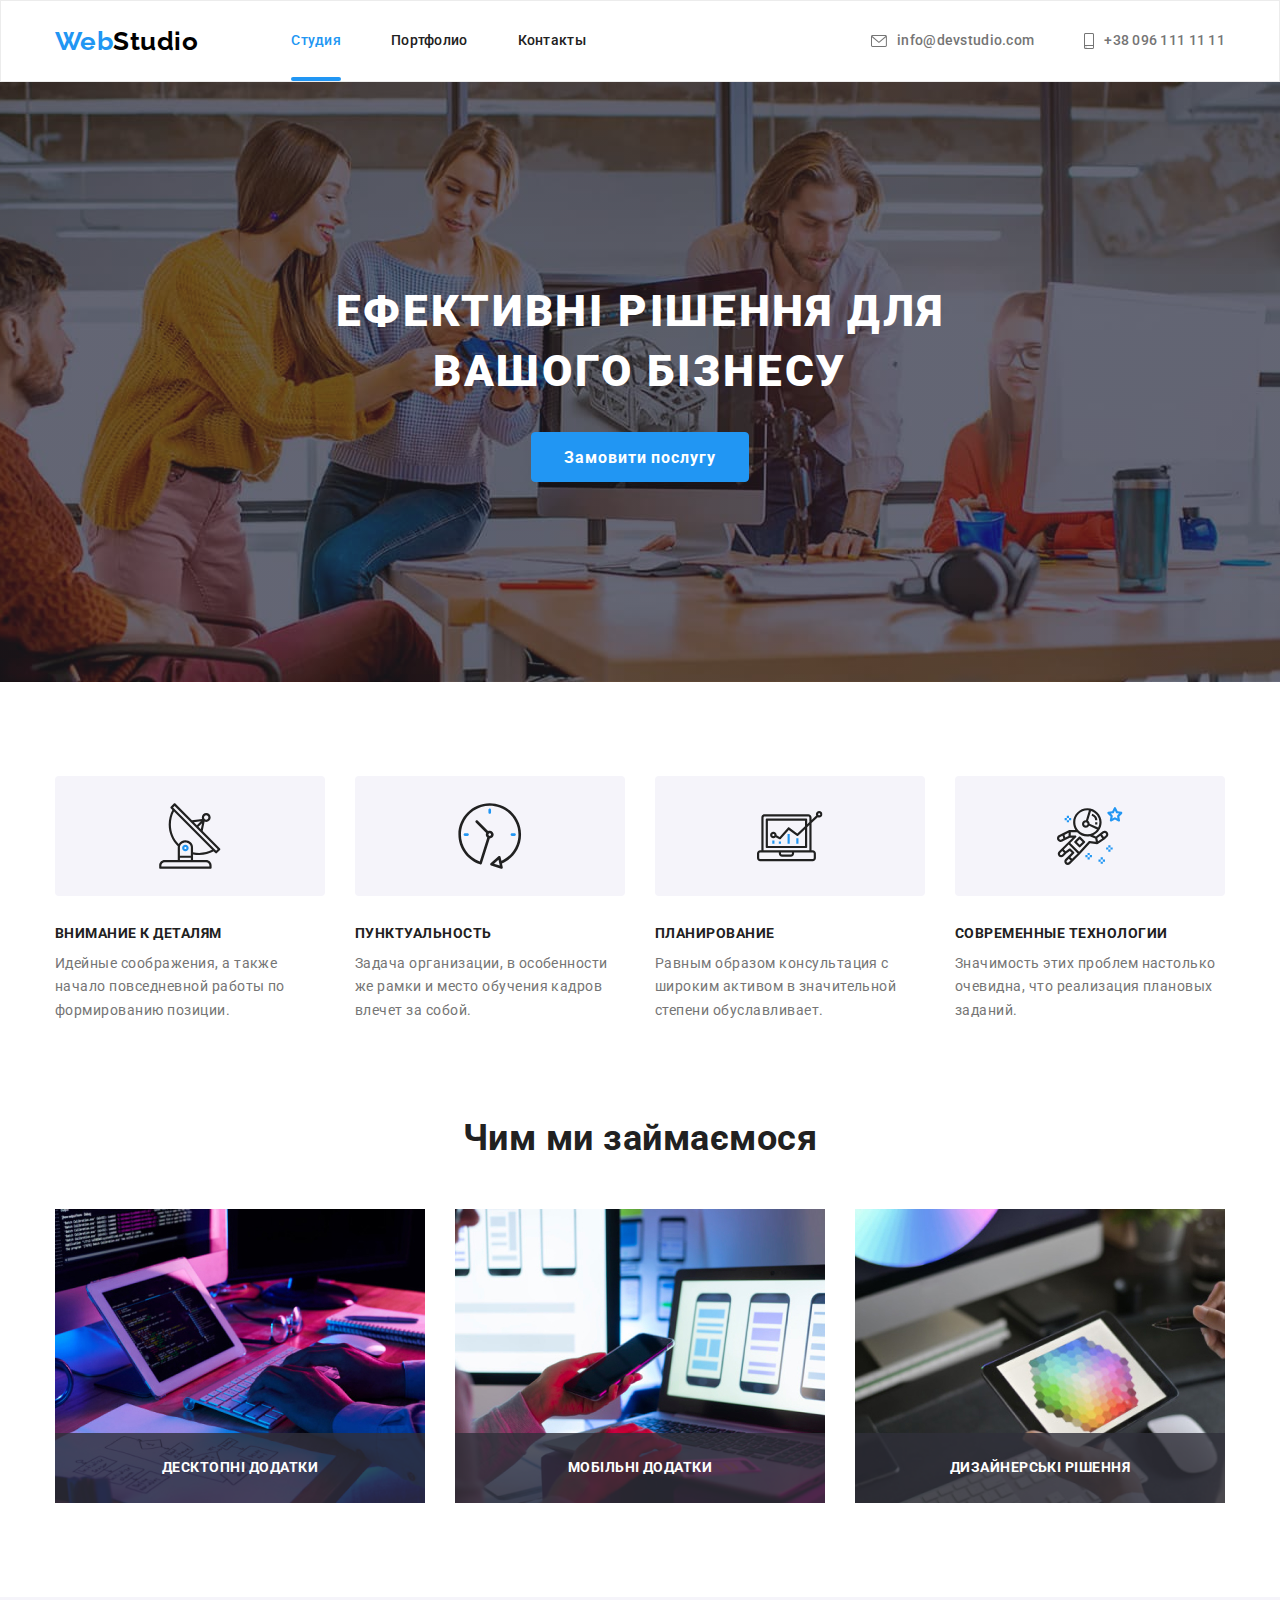
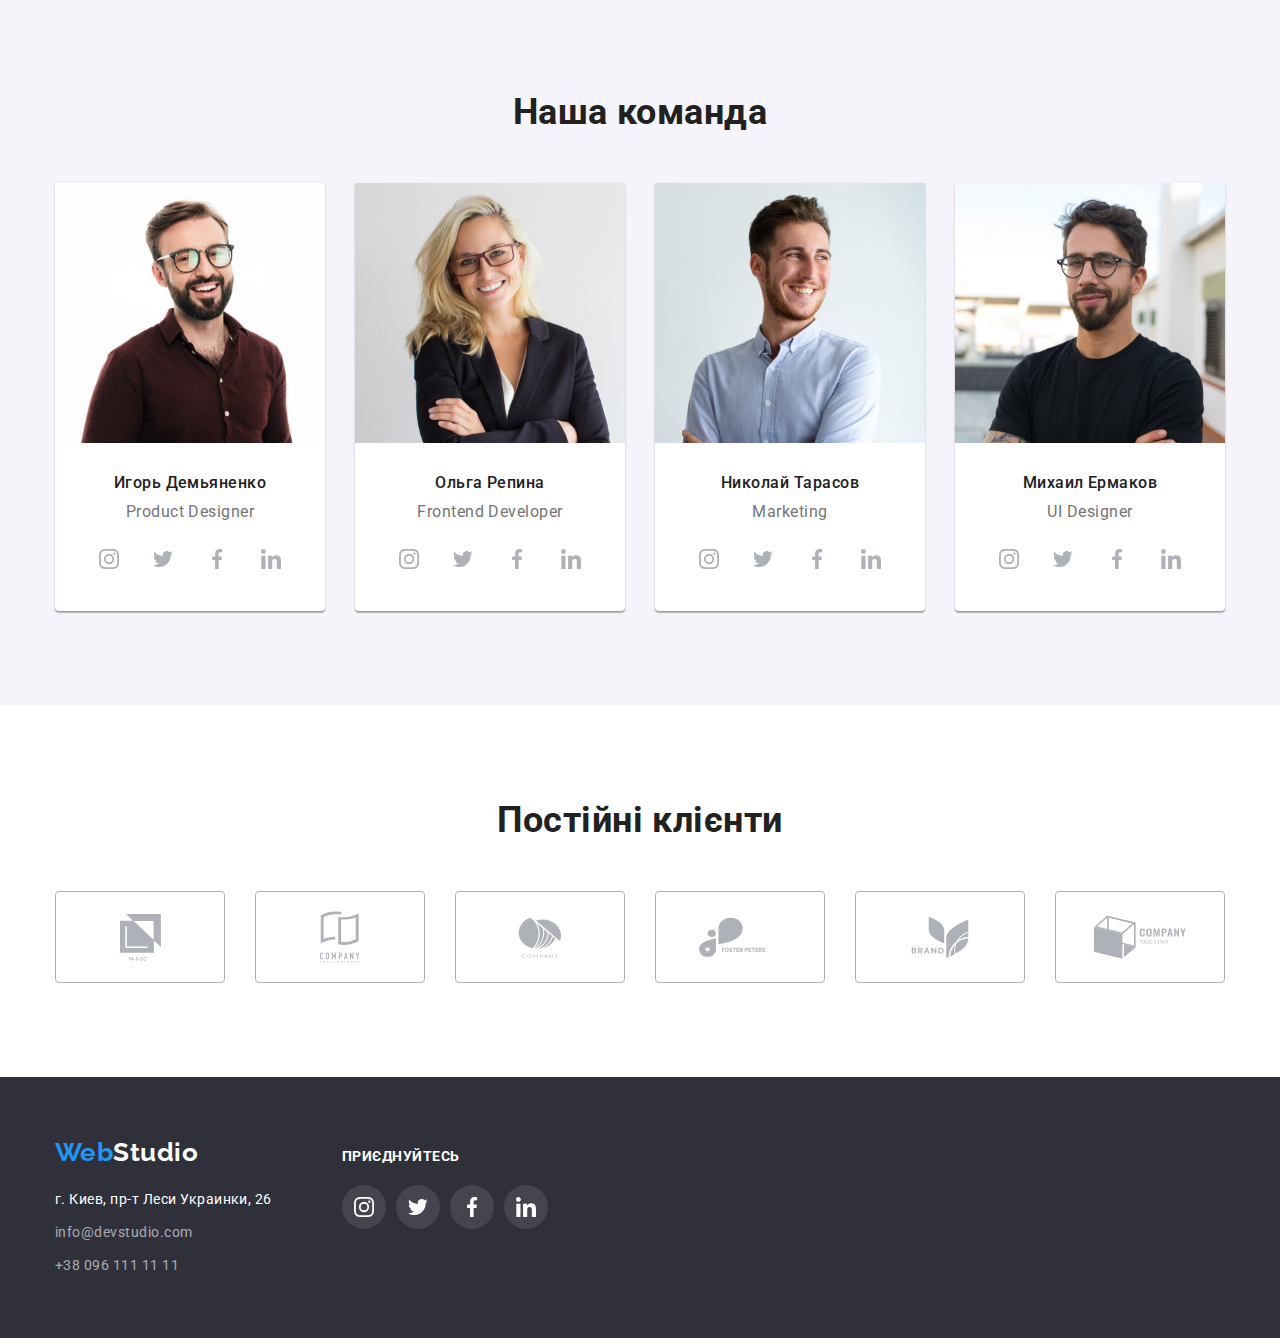
==== index.html @ f5f5075b "created new files" ====
<!DOCTYPE html>
<html lang="ru">
    
<head>
    <meta charset="UTF-8">
    <meta http-equiv="X-UA-Compatible" content="IE=edge">
    <meta name="viewport" content="width=device-width, initial-scale=1.0">
    <title>Sample</title>
    <link href="https://fonts.googleapis.com/css2?family=Raleway:wght@700&family=Roboto:wght@400;500;700;900&display=swap"
        rel="stylesheet">
    <link rel="stylesheet" href="https://cdnjs.cloudflare.com/ajax/libs/modern-normalize/1.1.0/modern-normalize.min.css">
    <link rel="stylesheet" href="./css/styles.css">
</head>
<!--body-->
<body>
    <!--Header-->
    <header class="header">
        <!--Navigation-->
        <div class="container head-nav">
                <nav class="nav">
                    <a class="logo" href="./index.html"><span class="logo-color">Web</span>Studio</a>
                    <ul class="nav-list list">
                        <li class="nav-content">
                            <a class="nav-item current" href="">Студия</a>
                        </li>
                        <li class="nav-content">
                            <a class="nav-item" href="./portfolio.html">Портфолио</a>
                        </li>
                        <li class="nav-content">
                            <a class="nav-item" href="">Контакты</a>
                        </li>
                    </ul>
                </nav>
                <ul class="contacts-list list">
                    <li class="contacts-item"><a class="contacts-mail" href="mailto:info@devstudio.com">
                        <svg class="mail-icon" width="16" height="12">
                            <use href="./images/symbol-defs.svg#icon-envelope"></use>
                        </svg>
                        info@devstudio.com</a></li>
                    <li class="contacts-item"><a class="contacts-tel" href="tel:+380961111111">
                        <svg class="tel-icon" width="10" height="16">
                            <use href="./images/symbol-defs.svg#icon-smartphone"></use>
                        </svg>
                        +38 096 111 11 11</a></li>
                </ul>
        </div>
    </header>
    <!--Main content-->
    <main>
        <!--Service order-->
            <section class="hero">
                <div class="overlay">
                    <div class="container">
                    <h1 class="title">Ефективні рішення для вашого бізнесу</h1>
                    <button data-modal-open class="order-button">Замовити послугу</button>
                    </div>
                </div>
                <div class="backdrop is-hidden" data-modal>
                    <div class="modal">
                        <div class="btn-box">
                            <button data-modal-close class="btn-close">
                                <svg width="11" height="11">
                                    <use href="./images/symbol-defs.svg#icon-close"></use>
                                </svg>
                            </button>
                        </div>
                    </div>
                </div>
            </section>
        <!--Company rules-->
        <section class="rules section">
            <div class="container">
                <h2 hidden>Company rules</h2>
                <ul class="rules-list list">
                    <li class="rules-item satelite">
                        <div class="box">
                            <svg class="satelite" width="65.5" height="70">
                                <use href="./images/symbol-defs.svg#icon-satelite"></use>
                            </svg>
                        </div>
                        <h3 class="rules-title">Внимание к деталям</h3>
                        <p class="rules-text">Идейные соображения, а также начало повседневной работы по формированию позиции.</p>
                    </li>
                    <li class="rules-item">
                        <div class="box">
                            <svg class="satelite" width="65.5" height="70">
                                <use href="./images/symbol-defs.svg#icon-clock"></use>
                            </svg>
                        </div>
                        <h3 class="rules-title">Пунктуальность</h3>
                        <p class="rules-text">Задача организации, в особенности же рамки и место обучения кадров влечет за собой.</p>
                    </li>
                    <li class="rules-item">
                        <div class="box">
                            <svg class="satelite" width="65.5" height="70">
                                <use href="./images/symbol-defs.svg#icon-laptop"></use>
                            </svg>
                        </div>
                        <h3 class="rules-title">Планирование</h3>
                        <p class="rules-text"> Равным образом консультация с широким активом в значительной степени обуславливает.</p>
                    </li>
                    <li class="rules-item">
                        <div class="box">
                            <svg class="satelite" width="65.5" height="70">
                                <use href="./images/symbol-defs.svg#icon-astronaut"></use>
                            </svg>
                        </div>
                        <h3 class="rules-title">Современные технологии</h3>
                        <p class="rules-text">Значимость этих проблем настолько очевидна, что реализация плановых заданий.</p>
                    </li>
                </ul>
            </div>
        </section>
        <section class="work">
            <div class="container">
                <h2 class="work-title">Чим ми займаємося</h2>
                <ul class="work-list list">
                    <li class="work-list-item"><img src="./images/picture1.jpg" alt="Приложения для ПК" width="370">
                        <div class="work-item">
                            <p class="work-item-title">Десктопні додатки</p>
                        </div>
                    </li>
                    <li class="work-list-item"><img src="./images/picture2.jpg" alt="Приложения для мобильных телефонов" width="370">
                        <div class="work-item">
                            <p class="work-item-title">Мобільні додатки</p>
                        </div>
                    </li>
                    <li class="work-list-item"><img src="./images/picture3.jpg" alt="Приложения для планшетов" width="370">
                        <div class="work-item">
                            <p class="work-item-title">Дизайнерські рішення</p>
                        </div>
                    </li>
                </ul>
            </div>
        </section>
                <!--Team-->
        <section class="section team">
            <div class="container">
                <h2 class="team-title">Наша команда</h2>
                <ul class="team-list list">
                    <li class="team-list-item"><img src="./images/person1.jpg" alt="Парень в очках" width="270">
                        <h3 class="team-list-title">Игорь Демьяненко</h3>
                        <p lang="en" class="team-list-text">Product Designer</p>
                        <ul class="net-list list">
                            <li class="net-item"><a class="net-link" href="">
                                <svg class="net-icon" width="20" height="20">
                                    <use href="./images/symbol-defs.svg#icon-instagram"></use>
                                </svg>
                            </a></li>
                            <li class="net-item"><a class="net-link" href="">
                                <svg class="net-icon" width="20" height="20">
                                    <use href="./images/symbol-defs.svg#icon-Twitter"></use>
                                </svg>
                                </a></li>
                            <li class="net-item"><a class="net-link" href="">
                                <svg class="net-icon" width="20" height="20">
                                    <use href="./images/symbol-defs.svg#icon-facebook"></use>
                                </svg>
                                </a></li>
                            <li class="net-item"><a class="net-link" href="">
                                <svg class="net-icon" width="20" height="20">
                                    <use href="./images/symbol-defs.svg#icon-linkedin"></use>
                                </svg>
                                </a></li>
                        </ul>
                    </li>
                    <li class="team-list-item"><img src="./images/person2.jpg" alt="Девушка в очках." width="270">
                        <h3 class="team-list-title">Ольга Репина</h3>
                        <p lang="en" class="team-list-text">Frontend Developer</p>
                        <ul class="net-list list">
                            <li class="net-item"><a class="net-link" href="">
                                <svg class="net-icon" width="20" height="20">
                                    <use href="./images/symbol-defs.svg#icon-instagram"></use>
                                </svg>
                                </a></li>
                            <li class="net-item"><a class="net-link" href="">
                                <svg class="net-icon" width="20" height="20">
                                    <use href="./images/symbol-defs.svg#icon-Twitter"></use>
                                </svg>
                                </a></li>
                            <li class="net-item"><a class="net-link" href="">
                                <svg class="net-icon" width="20" height="20">
                                    <use href="./images/symbol-defs.svg#icon-facebook"></use>
                                </svg>
                                </a></li>
                            <li class="net-item"><a class="net-link" href="">
                                <svg class="net-icon" width="20" height="20">
                                    <use href="./images/symbol-defs.svg#icon-linkedin"></use>
                                </svg>
                                </a></li>
                        </ul>
                    </li>
                    <li class="team-list-item"><img src="./images/person3.jpg" alt="Парень улыбается" width="270">
                        <h3 class="team-list-title">Николай Тарасов</h3>
                        <p lang="en" class="team-list-text">Marketing</p>
                        <ul class="net-list list">
                            <li class="net-item"><a class="net-link" href="">
                                <svg class="net-icon" width="20" height="20">
                                    <use href="./images/symbol-defs.svg#icon-instagram"></use>
                                </svg>
                                </a></li>
                            <li class="net-item"><a class="net-link" href="">
                                <svg class="net-icon" width="20" height="20">
                                    <use href="./images/symbol-defs.svg#icon-Twitter"></use>
                                </svg>
                                </a></li>
                            <li class="net-item"><a class="net-link" href="">
                                <svg class="net-icon" width="20" height="20">
                                    <use href="./images/symbol-defs.svg#icon-facebook"></use>
                                </svg>
                                </a></li>
                            <li class="net-item"><a class="net-link" href="">
                                <svg class="net-icon" width="20" height="20">
                                    <use href="./images/symbol-defs.svg#icon-linkedin"></use>
                                </svg>
                                </a></li>
                        </ul>
                    </li>
                    <li class="team-list-item"><img src="./images/person4.jpg" alt="Парень в очках" width="270">
                        <h3 class="team-list-title">Михаил Ермаков</h3>
                        <p lang="en" class="team-list-text">UI Designer</p>
                        <ul class="net-list list">
                            <li class="net-item"><a class="net-link" href="">
                                <svg class="net-icon" width="20" height="20">
                                    <use href="./images/symbol-defs.svg#icon-instagram"></use>
                                </svg>
                                </a></li>
                            <li class="net-item"><a class="net-link" href="">
                                <svg class="net-icon" width="20" height="20">
                                    <use href="./images/symbol-defs.svg#icon-Twitter"></use>
                                </svg>
                                </a></li>
                            <li class="net-item"><a class="net-link" href="">
                                <svg class="net-icon" width="20" height="20">
                                    <use href="./images/symbol-defs.svg#icon-facebook"></use>
                                </svg>
                                </a></li>
                            <li class="net-item"><a class="net-link" href="">
                                <svg class="net-icon" width="20" height="20">
                                    <use href="./images/symbol-defs.svg#icon-linkedin"></use>
                                </svg>
                                </a></li>
                        </ul>
                    </li>
                </ul>
            </div>
        </section> 
        <section class="clients section">
            <div class="container">
                <h2 class="clients-title">Постійні клієнти</h2>
                <ul class="clients-list  list">
                    <li class="clients-item"><a class="clients-link" href="">
                        <svg class="clients-icon" width="41" height="47">
                            <use href="./images/symbol-defs.svg#icon-comp1"></use>
                        </svg>
                    </a></li>
                    <li class="clients-item"><a class="clients-link" href="">
                        <svg class="clients-icon" width="40" height="52">
                            <use href="./images/symbol-defs.svg#icon-comp2" width="40" height="52"></use>
                        </svg>
                    </a></li>
                    <li class="clients-item"><a class="clients-link" href="">
                        <svg class="clients-icon" width="43.5" height="41.2">
                            <use href="./images/symbol-defs.svg#icon-comp3"></use>
                        </svg>
                    </a></li>
                    <li class="clients-item"><a class="clients-link" href="">
                        <svg class="clients-icon" width="84.5" height="40.5">
                            <use href="./images/symbol-defs.svg#icon-comp4"></use>
                        </svg>
                    </a></li>
                    <li class="clients-item"><a class="clients-link" href="">
                        <svg class="clients-icon" width="62.5" height="42.5">
                            <use href="./images/symbol-defs.svg#icon-comp5"></use>
                        </svg>
                    </a></li>
                    <li class="clients-item"><a class="clients-link" href="">
                        <svg class="clients-icon" width="94" height="44">
                            <use href="./images/symbol-defs.svg#icon-comp6"></use>
                        </svg>
                    </a></li>
                </ul>
            </div>
        </section>
    </main>
    <!--Footer-->
    <footer class="footer">
        <div class="container">
            <div class="general">
                <div class="first">
                <a class="footer-logo" href=""><span class="logo-color">Web</span>Studio</a>
                <address class="address">
                    <ul class="address-list list">
                        <li class="footer-item"><a class="location"
                            href="https://www.google.com/maps/d/viewer?mid=10uSM3H-mIU3GznYo2szRIEphczw&hl=en_US&ll=50.42732700000001%2C30.538092&z=17"
                            target="_blank" rel="noopener noreferrer">г. Киев, пр-т Леси Украинки, 26</a>
                        </li>
                        <li class="footer-item">
                            <a class="mail" href="mailto:info@devstudio.com">info@devstudio.com</a>
                        </li>
                        <li class="footer-item">
                            <a class="tel" href="tel:+380961111111">+38 096 111 11 11</a>
                        </li>
                    </ul>
                </address>
                </div>
                <div class="social">
                    <p class="soc-text">
                        приєднуйтесь
                    </p>
                    <ul class="net-list list foot">
                        <li class="net-item"><a class="net-link soc" href="">
                                <svg class="net-icon icon" width="20" height="20">
                                    <use href="./images/symbol-defs.svg#icon-instagram"></use>
                                </svg>
                            </a></li>
                        <li class="net-item"><a class="net-link soc" href="">
                                <svg class="net-icon icon" width="20" height="20">
                                    <use href="./images/symbol-defs.svg#icon-Twitter"></use>
                                </svg>
                                </a></li>
                        <li class="net-item"><a class="net-link soc" href="">
                                <svg class="net-icon icon" width="20" height="20">
                                    <use href="./images/symbol-defs.svg#icon-facebook"></use>
                                </svg>
                                </a></li>
                        <li class="net-item"><a class="net-link soc" href="">
                                <svg class="net-icon icon" width="20" height="20">
                                    <use href="./images/symbol-defs.svg#icon-linkedin"></use>
                                </svg>
                                </a></li>
                    </ul>
                </div>
            </div>
        </div>
    </footer>
    <script>
         const refs = {
                openModalBtn: document.querySelector("[data-modal-open]"),
                closeModalBtn: document.querySelector("[data-modal-close]"),
                modal: document.querySelector("[data-modal]"),
            };

            refs.openModalBtn.addEventListener("click", toggleModal);
            refs.closeModalBtn.addEventListener("click", toggleModal);

            function toggleModal() {
                refs.modal.classList.toggle("is-hidden");
            }
    </script>
</body>

</html>
---- css/styles.css ----
:root {
    --primary-text-color: #212121;
    --secondary-text-color:#757575;
    --special-text-color:#2196F3;
    --nav-bg-color: #fff;
    --main-bg-color:#fff;
    --special-bg-color:#2F303A;
    --basic-animation: 250ms cubic-bezier(0.4, 0, 0.2, 1);
}
/* body */
h1, h2, h3, h4, h5, h6, p {
    margin: 0px;
    padding: 0px;
}
body {
    color: var(--primary-text-color);
    background-color: var(--main-bg-color);
    font-family: 'Roboto', sans-serif;
    font-style: normal;
    letter-spacing: 0.03em;
}
.container {
    width: 1200px;
    padding-left: 15px;
    padding-right: 15px;
    margin-left: auto;
    margin-right: auto;
    /* outline: 2px solid tomato; */
}
/* header */
.header {
    background-color: var(--nav-bg-color);
    border: 1px solid #ECECEC;
}
.nav,
.head-nav {
    display: flex;
    align-items: center;
    justify-content: space-between;
}   
.logo {
    display: inline-block;
    margin-right: 93px;

    color:#000000;
    text-decoration: none;
    font-family: 'Raleway';
    font-weight: 700;
    font-size: 26px;
    line-height: 1.19;
}
.logo-color {
    color: var(--special-text-color)
}
.nav-list {
    display: flex;
}
.nav-content:not(:last-child) {
    margin-right: 50px;
}
/* Common for all lists */
.list {
    margin: 0px;
    padding: 0px;
    list-style: none;
}
.nav-item {
    transition: color var(--basic-animation);

    display: block;
    padding-top: 32px;
    padding-bottom: 32px;
    
    color: var(--primary-text-color);
    text-decoration: none;
    font-weight: 500;
    font-size: 14px;
    line-height: 1.14;
    letter-spacing: 0.02em;
}
.nav-item:hover,
.nav-item:focus {
    color: var(--special-text-color);
}
.nav .nav-item.current {
    color: var(--special-text-color)
}
.nav-content {
    position: relative;
}
.current::after {
   content: "";
   position: absolute;
   left:0;
   bottom:0;

   width: 100%;
   height: 4px;
   
   background-color: var(--special-text-color);
   border-radius: 2px;
   /* transition: transform var(--basic-animation);
   transform: rotateY(0deg); */
}
/* .current:hover::after,
.current:focus::after
{
transform: rotateY(120deg);
} */
.contacts-list {
    display: flex;
}
.contacts-item:not(:last-child) {
margin-right: 50px;
}
.mail-icon,
.tel-icon {
    fill: var(--secondary-text-color);
    margin-right: 10px;
    transition: fill var(--basic-animation);
}
.contacts-mail,
.contacts-tel {
    transition-property: color;
    transition-duration: 250ms;
    transition-timing-function: cubic-bezier(0.4, 0, 0.2, 1);

    display: flex;
    justify-content: center;
    align-items: center;
    padding-top: 32px;
    padding-bottom: 32px;

    color: var(--secondary-text-color);
    text-decoration: none;
    font-weight: 500;
    font-size: 14px;
    line-height: 1.14;
    letter-spacing: 0.02em;
}
.contacts-mail:hover,
.contacts-mail:focus {
    color: var(--special-text-color);
}
.contacts-mail:hover .mail-icon,
.contacts-mail:focus .mail-icon{
    fill: var(--special-text-color);
}
.contacts-tel:hover,
.contacts-tel:focus {
    color: var(--special-text-color);
}
.contacts-tel:hover .tel-icon,
.contacts-tel:focus .tel-icon {
    fill: var(--special-text-color);
}
/* Common fo all sections */
.section {
    padding-top: 94px;
    padding-bottom: 94px;
}
/* service order */
.hero {
    background-color: var(--special-bg-color);
    padding-top: 200px;
    padding-bottom: 200px;
    text-align: center;
/* added backgroung photo */
    max-width: 1600px;
    margin-left: auto;
    margin-right: auto;
    background-image: linear-gradient(rgba(47, 48, 58, 0.4), rgba(47, 48, 58, 0.4)), url(../images/hero-image.jpg);
    background-repeat: no-repeat;
    background-position: center;
    background-size: cover;
}
/* adding backdrop */
.backdrop {
    position: fixed;
    top: 0;
    left: 0;
    z-index: 10;

    width: 100%;
    height: 100%;

    background-color: rgba(0, 0, 0, 0.2);

    /* adding animation for backdrop */
    opacity: 1;
    transition: opacity var(--basic-animation);
}
.backdrop.is-hidden {
    opacity: 0;
    visibility: hidden;
    pointer-events: none;
}
/* modal window closed condition */
.backdrop.is-hidden .modal {
transform: rotate(90deg);
}
/* modal window opened condition */
.modal {
    position: absolute;
    top: 50%;
    left: 50%;
    transform: translate(-50%, -50%) rotate(0deg);
    transition: transform var(--basic-animation);

    min-width: 528px;
    min-height: 581px;
    padding: 8px;
    
    background-color: var(--main-bg-color);
    box-shadow: 0px 1px 3px rgba(0, 0, 0, 0.12), 0px 1px 1px rgba(0, 0, 0, 0.14), 0px 2px 1px rgba(0, 0, 0, 0.2);
    border-radius: 4px;
}
.btn-box {
    position: relative;
}
.btn-close {
    position: absolute;
    top: 0;
    right: 0;

    display: flex;
    justify-content: center;
    align-items: center;
    width: 30px;
    height: 30px;
    padding: 10px;

    cursor: pointer;

    border: 1px solid rgba(0, 0, 0, 0.1);
    border-radius: 50%;
    background-color: var(--main-bg-color);
}
.title {
    display: inline-block;
    margin-bottom: 30px;
    width: 696px;
    
    color: var(--main-bg-color);
    font-weight: 900;
    font-size: 44px;
    line-height: 1.36;
    letter-spacing: 0.06em;
    text-transform: uppercase;
}
.order-button {
    display: block;
    min-width: 216px;
    height: 50px;
    border: 1px solid;
    border-color: var(--special-text-color);
    border-radius: 4px;
    padding: 10px 32px;
    margin-right: auto;
    margin-left: auto;

    color: #ffffff;
    background-color: var(--special-text-color);
    cursor: pointer;
    font-weight: 700;
    font-size: 16px;
    line-height: 1.87;
         
    letter-spacing: 0.06em;
}
/* Company rules */
.rules-list {
    display: flex;
}
.rules-item:not(:last-child) {
    margin-right: 30px;
}
.box {
    display: flex;
    justify-content: center;
    align-items: center;
    width: 270px;
    height: 120px;
    background: #F5F4FA;
    border-radius: 4px;
    gap: 30px;
    margin-bottom: 30px;
}
.rules-item {
    width: 270px;
}
.rules-title {
    margin-bottom: 10px;
    
    color: var(--primary-text-color);
    font-weight: 700;
    font-size: 14px;
    line-height: 1.14;
    text-transform: uppercase;
}
.rules-text {
    color: var(--secondary-text-color);
    font-weight: 400;
    font-size: 14px;
    line-height: 1.7;   
}
.work-list {
    display: flex;   
}
.work {
    padding-bottom: 94px;
}
.work-list-item:not(:last-child) {
    margin-right: 30px;
}
.work-list-item {
    position: relative;
}
.work-item {
    position: absolute;
    bottom: 0;

    display: flex;
    justify-content: center;
    align-items: center;
    width: 370px;
    height: 70px;

    background-color: rgba(47, 48, 58, 0.8);
}
.work-item-title {
    color: #FFFFFF;
    font-weight: 700;
    font-size: 14px;
    line-height: 1.14;
    text-transform: uppercase;
}
.work-title,
.team-title {
    margin-bottom: 50px;
    
    font-weight: 700;
    font-size: 36px;
    line-height: 1.17;
    text-align: center;
    text-align: center;
}
/* Team */
.team-list {
    display: flex;
}
.team {
    background-color: #F5F4FA;
}
.team-list-item {
    width: 270px;
    box-shadow: 0px 1px 3px rgba(0, 0, 0, 0.12), 0px 1px 1px rgba(0, 0, 0, 0.14), 0px 2px 1px rgba(0, 0, 0, 0.2);
    border-radius: 0px 0px 4px 4px;

    background-color: #ffffff;
}
.team-list-item:not(:last-child) {
margin-right: 30px;
}
.team-list-title {
    padding-top: 30px;
    margin-bottom: 10px;
    
    color: var(--primary-text-color);
    font-weight: 500;
    font-size: 16px;
    line-height: 1.19;
    text-align: center;
}
.team-list-text {
    margin-bottom: 16px;
    
    color: var(--secondary-text-color);
    font-weight: 400;
    font-size: 16px;
    line-height: 1.19;
    text-align: center;
}
.net-list {
    display: flex;
    justify-content: center;
    padding: 0;
    gap: 10px;
    padding-bottom: 30px;

}
.net-link {
    transition: background-color var(--basic-animation);

    display: flex;
    justify-content: center;
    align-items: center;
    width: 44px;
    height: 44px;
    border-radius: 50%;
    background-color:transparent;
}
.net-link:hover,
.net-link:focus {
    background-color: var(--special-text-color);
}
.net-link:hover .net-icon,
.net-link:focus .net-icon {
    fill: var(--main-bg-color);
}

.net-icon {
    transition: fill var(--basic-animation);

    fill: #AFB1B8;
}
/* Clients */
.clients-title {
    color: var(--primary-text-color);
    font-weight: 700;
    font-size: 36px;
    line-height: 1.17;
    text-align: center;
    margin-bottom: 50px;
}
.clients-list {
    display: flex;
    justify-content: center;
    gap: 30px;
    padding: 0;
}
.clients-link {
    transition: border-color var(--basic-animation);

    display: flex;
    justify-content: center;
    align-items: center;
    width: 170px;
    height: 92px;
    border: 1px solid #AFB1B8;
    border-radius: 4px;
}
.clients-icon {
    transition: fill var(--basic-animation);

    fill: #AFB1B8;
}
.clients-link:hover,
.clients-link:focus {
    border-color: var(--special-text-color);
}
.clients-link:hover .clients-icon,
.clients-link:focus .clients-icon {
    fill: var(--special-text-color)
}

/* -----------------footer----------------- */
.footer {
    background-color: var(--special-bg-color);
    padding-top: 60px;
    padding-bottom: 60px;
}
.general {
    display: flex;
}
.first {
    display: inline-block;
    margin: 0;
    padding: 0;
}
.social {
    display: inline-block;
    margin-left: 70px;
    padding-top: 12px;
}
.soc-text {
    margin-bottom: 20px;

    color: var(--main-bg-color);
    font-weight: 700;
    font-size: 14px;
    line-height: 1.14;
    text-transform: uppercase;
}
.soc {
background: rgba(255, 255, 255, 0.1);
}
.icon {
    fill: var(--main-bg-color)
}
.footer-logo {
    display: inline-block;
    margin-bottom: 20px;
    
    color: #ffffff;
    text-decoration: none;
    font-family: 'Raleway';
    font-style: normal;
    font-weight: 700;
    font-size: 26px;
    line-height: 1.19;
}
.address-list {
    padding: 0;
}
.foot {
    padding: 0;
}
.location {
    transition: color var(--basic-animation);

    display: inline-block;
    
    color: #FFFFFF;
    text-decoration: none;
    font-family: 'Roboto';
    font-style: normal;
    font-weight: 400;
    font-size: 14px;
    line-height: 1.7;
}
.footer-item:not(:last-child) {
    margin-bottom: 9px;
}
.location:hover,
.location:focus {
    color: var(--special-text-color);
}
.mail,
.tel {
    transition: color var(--basic-animation);

    display: inline-block;

    color: rgba(255, 255, 255, 0.6);
    text-decoration: none;
    font-family: 'Roboto';
    font-style: normal;
    font-weight: 400;
    font-size: 14px;
    line-height: 1.7;
}
.mail:hover,
.mail:focus {
    color: var(--special-text-color);
}
.tel:hover,
.tel:focus {
    color: var(--special-text-color)
}

/* ----------------PORTFOLIO---------------- */

.btn-list {
    display: flex;
    justify-content: center;
    margin-bottom: 50px;
}
.btn-item {
    text-align: center;
    align-items: center;
}
.btn-item:not(:last-child) {
    margin-right: 8px;
}
.btn {
    transition: color var(--basic-animation), 
    background-color var(--basic-animation),
    box-shadow var(--basic-animation);

    border-radius: 4px;
    border-color: transparent;
    padding: 6px 22px;

    color: var(--primary-text-color);
    background-color: #F5F4FA;
    cursor: pointer;
    font-family: 'Roboto';
    font-style: normal;
    font-weight: 500;
    font-size: 16px;
    line-height: 1.6;    
}
.btn:hover,
.btn:focus {
    color: #FFFFFF;
    background-color: var(--special-text-color);
    box-shadow: 0px 3px 1px rgba(0, 0, 0, 0.1), 0px 1px 2px rgba(0, 0, 0, 0.08), 0px 2px 2px rgba(0, 0, 0, 0.12);
}
.images {
    display: flex;
    flex-wrap: wrap;
}
.images-item {
    margin-right: 30px;
    margin-bottom: 30px;
    width: 370px;
    
    background-color: #FFFFFF;
}
.images-item:nth-child(3n) {
    margin-right: 0px;
}
.images-item:nth-last-child(-n+3) {
    margin-bottom: 0px;
}
.pre-photo {
    position: relative;
    overflow: hidden;
}
.pre-photo::before {
    display: inline-block;
    position: absolute;
    content: "";
    width: 100%;
    height: 100%;
    background-color: rgba(33, 150, 243, 0.9);

    opacity: 0;
    transform: translateY(100%);
    transition: opacity var(--basic-animation),
    transform var(--basic-animation);
}
.text {
    display: inline-block;
    position: absolute;
    padding: 63px 24px;

    opacity: 0;
    transform: translateY(100%);
    transition: opacity var(--basic-animation),
    transform var(--basic-animation);
    
    font-weight: 400;
    font-size: 18px;
    line-height: 1.55;
        
    color: #FFFFFF;
}
.images-link {
    transition: box-shadow var(--basic-animation);

    display: block;
    text-decoration: none;
}
.images-link:hover,
.images-link:focus {
    box-shadow: 0px 1px 1px rgba(0, 0, 0, 0.12), 0px 4px 4px rgba(0, 0, 0, 0.06), 1px 4px 6px rgba(0, 0, 0, 0.16);
}
.images-link:hover ::before,
.images-link:focus ::before {
    opacity: 1;
    transform: translateY(0%);
}
.images-link:hover .text,
.images-link:focus .text {
    opacity: 1;
    transform: translateY(0%);
}
.images-title {
    margin-bottom: 4px;
    
    color: var(--primary-text-color);
    font-family: 'Roboto';
    font-style: normal;
    font-weight: 700;
    font-size: 18px;
    line-height: 2;
    letter-spacing: 0.06em;
}
.images-text {

    color: var(--secondary-text-color);
    font-family: 'Roboto';
    font-style: normal;
    font-weight: 400;
    font-size: 16px;
    line-height: 1.9;
}
.frame {
    border: 1px solid #eeeeee;
    border-top: none;
    padding: 20px 24px;
}
img {
    display: block;
    max-width: 100%;
    height: auto;
}
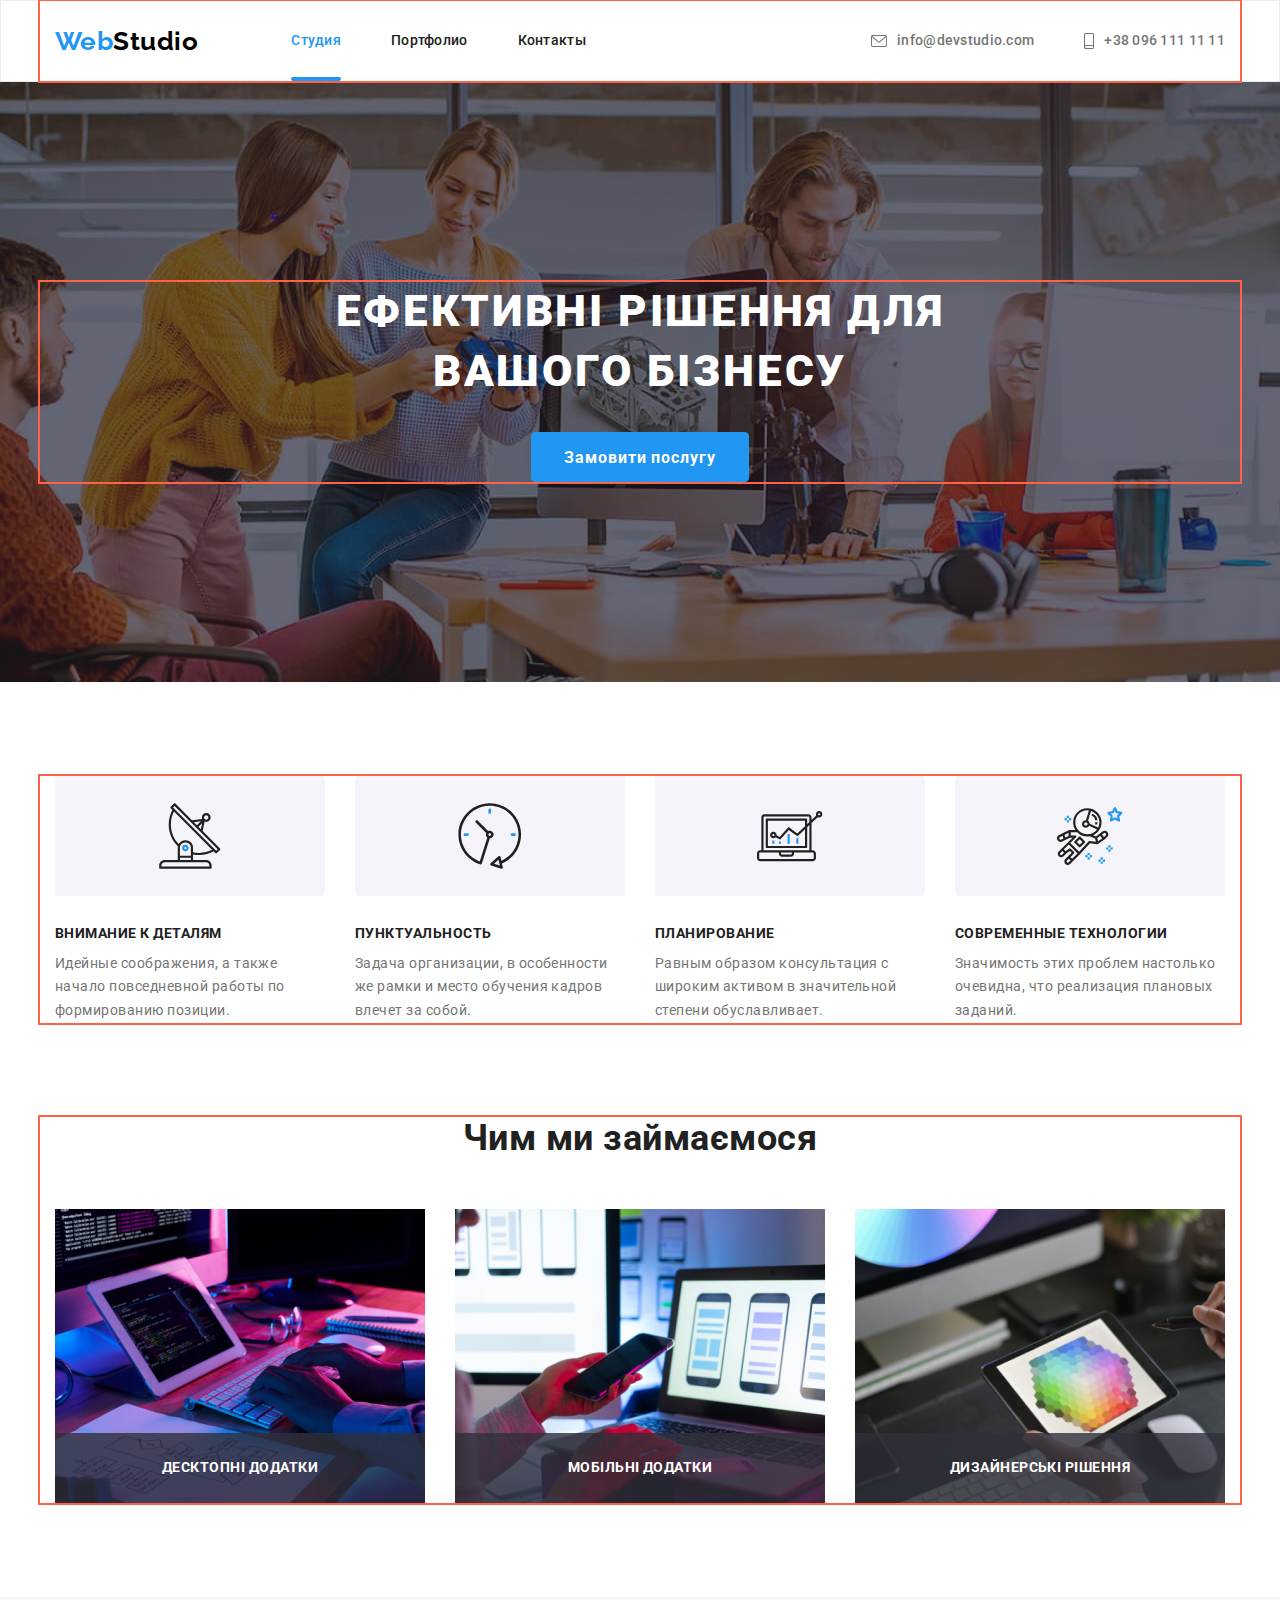
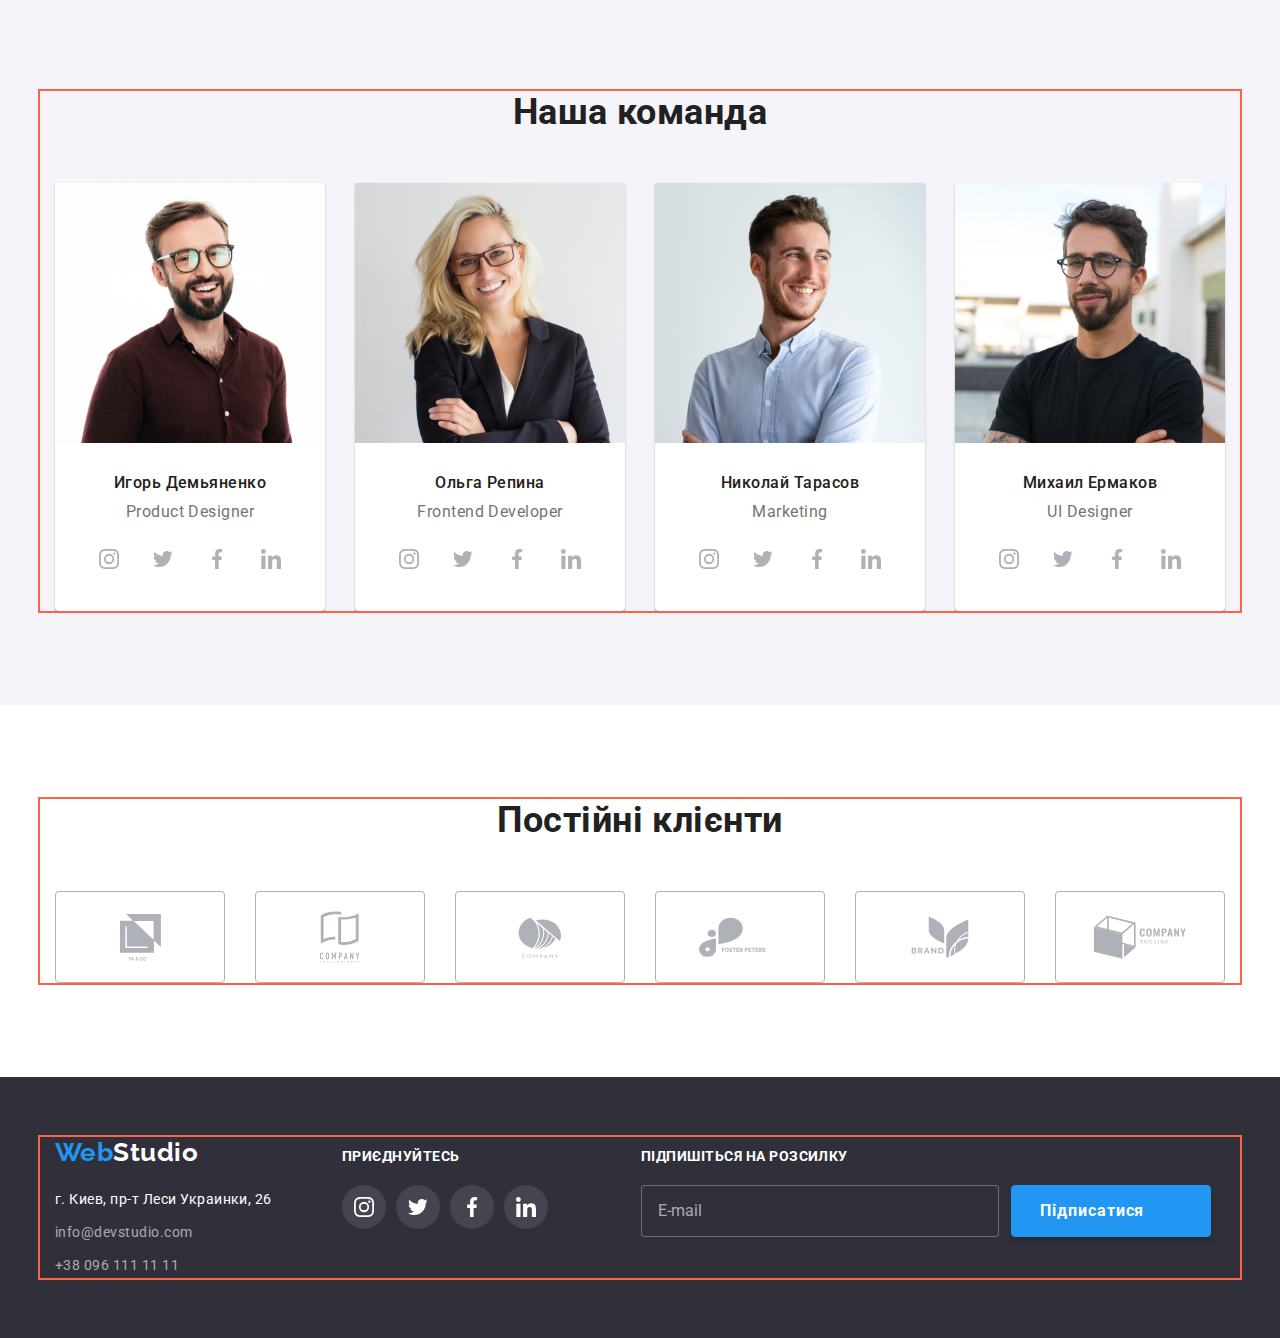
==== commit fdfd8694: "added psevdo elements" ====
--- a/index.html
+++ b/index.html
@@ -59,11 +59,52 @@
                     <div class="modal">
                         <div class="btn-box">
                             <button data-modal-close class="btn-close">
-                                <svg width="11" height="11">
+                                <svg class="modal-icon" width="11" height="11">
                                     <use href="./images/symbol-defs.svg#icon-close"></use>
                                 </svg>
                             </button>
                         </div>
+                        <form class="form">
+                            <p class="modal-title">Залиште свої дані, ми вам передзвонимо</p>
+                            <div class="form-field">
+                                <label class="form-label" for="name">Ім'я</label>
+                                <div class="form-picture">
+                                    <input type="text" class="form-input" name="name" id="name">
+                                    <svg  class="form-icon" width="12" height="12">
+                                        <use href="./images/symbol-defs.svg#icon-contact"></use>
+                                    </svg>
+                                </div>
+                            </div>
+                            <div class="form-field">
+                                <label class="form-label" for="tel">Телефон</label>
+                                <div class="form-picture">
+                                    <input class="form-input" type="tel" name="tel" id="tel">
+                                    <svg class="form-icon" width="13" height="13">
+                                        <use href="./images/symbol-defs.svg#icon-telephone"></use>
+                                    </svg>
+                                </div>
+                            </div>
+                            <div class="form-field">
+                                <label class="form-label" for="mail">Пошта</label>
+                                <div class="form-picture">
+                                    <input class="form-input" type="email" name="mail" id="mail">
+                                    <svg class="form-icon" width="15" height="12">
+                                        <use href="./images/symbol-defs.svg#icon-mail"></use>
+                                    </svg>
+                                </div>
+                            </div>
+                            <div class="form-field">
+                                <label class="form-label" for="comment">Коментар</label>
+                                <textarea name="comment" id="comment" placeholder="Введіть текст"></textarea>
+                            </div>
+                            <div class="form-agreement">
+                                <input type="checkbox" name="agreement" id="agreement">
+                                <label class="agreement-label" for="agreement">Погоджуюся з розсилкою та приймаю 
+                                    <a class="agreement-link" href="">Умови договору</a></label>
+                            </div>
+                            <button class="form-btn" type="submit">Відправити</button>
+
+                        </form>
                     </div>
                 </div>
             </section>
@@ -330,6 +371,13 @@
                                 </svg>
                                 </a></li>
                     </ul>
+                </div>
+                <div class="sign-up">
+                    <p class="sign-up-text">Підпишіться на розсилку</p>
+                    <div class="sign-up-section">
+                    <input type="email" name="user-email" placeholder="E-mail">
+                    <button class="sign-up-btn" type="submit">Підписатися</button>
+                    </div>
                 </div>
             </div>
         </div>
--- a/css/styles.css
+++ b/css/styles.css
@@ -25,7 +25,7 @@
     padding-right: 15px;
     margin-left: auto;
     margin-right: auto;
-    /* outline: 2px solid tomato; */
+    outline: 2px solid tomato;
 }
 /* header */
 .header {
@@ -102,11 +102,6 @@
    /* transition: transform var(--basic-animation);
    transform: rotateY(0deg); */
 }
-/* .current:hover::after,
-.current:focus::after
-{
-transform: rotateY(120deg);
-} */
 .contacts-list {
     display: flex;
 }
@@ -236,6 +231,148 @@
     border-radius: 50%;
     background-color: var(--main-bg-color);
 }
+.modal-icon {
+    transition: fill var(--basic-animation);
+}
+.btn-close:hover .modal-icon,
+.btn-close:focus .modal-icon {
+    fill: var(--special-text-color);
+}
+/* adding form */
+.form {
+    padding: 40px;
+}
+.modal-title {
+    margin-bottom: 30px;
+
+    font-weight: 700;
+    font-size: 20px;
+    line-height: 1.15;
+    text-align: center;
+    letter-spacing: 0.03em;
+    
+    color: var(--primary-text-color)
+}
+.form-field {
+    display: flex;
+    flex-direction: column;
+    
+}
+.form-field:not(:last-child) {
+    margin-bottom: 28px;
+}
+.form-label {
+    margin-bottom: 4px;
+
+    text-align: left;
+    font-weight: 400;
+    font-size: 12px;
+    line-height: 1.17;
+    letter-spacing: 0.01em;
+    cursor: pointer;
+    
+    color: var(--secondary-text-color);
+    background-color: var(--main-bg-color);
+}
+.form-picture {
+    position: relative;
+}
+.form-icon {
+    position: absolute;
+    top: 50%;
+    left: 15px;
+    transform: translateY(-50%);
+
+    transition: fill var(--basic-animation);
+}
+.form-input {
+    width: 100%;
+    padding: 12px 42px;
+
+    transition: border-color var(--basic-animation) ;
+    border: 1px solid rgba(33, 33, 33, 0.2);
+    border-radius: 4px;
+
+    cursor: pointer;   
+}
+.form-input:focus {
+    border-color: var(--special-text-color);
+    outline: none;
+}
+/* adding color changing to the neighbour when input has a focus */
+.form-input:focus + .form-icon {
+    fill: var(--special-text-color);
+}
+.form-field textarea {
+    
+    resize: none;
+    padding: 12px 16px;
+
+    height: 120px;
+    border: 1px solid rgba(33, 33, 33, 0.2);
+    border-radius: 4px;
+    transition: border-color var(--basic-animation);
+
+    cursor: pointer;
+}
+.form-field textarea::placeholder {
+    font-weight: 400;
+    font-size: 12px;
+    line-height: 1.17;
+    letter-spacing: 0.01em;
+    
+    color: rgba(117, 117, 117, 0.5);;
+}
+textarea:focus {
+    border-color: var(--special-text-color);
+    outline: none;
+}
+.form-agreement {
+    margin-top: 20px;
+    margin-bottom: 30px;
+    display: flex;
+    justify-content: center;
+    align-items: center;
+}
+.form-agreement input {
+    cursor: pointer;
+}
+.agreement-label {
+    margin-left: 8px;
+
+    font-weight: 400;
+    font-size: 14px;
+    line-height: 1.7;
+    
+    color: var(--secondary-text-color);
+}
+.agreement-link {
+    font-weight: 400;
+    font-size: 14px;
+    line-height: 1.7;
+    
+    color: var(--special-text-color);
+}
+.form-btn {
+    width: 200px;
+    height: 50px;
+
+    background-color: var(--special-text-color);
+    box-shadow: 0px 4px 4px rgba(0, 0, 0, 0.15);
+    border: 1px solid var(--special-text-color);
+    border-radius: 4px;
+    cursor: pointer;
+
+    font-weight: 700;
+    font-size: 16px;
+    line-height: 1.88;
+    letter-spacing: 0.06em;
+    color: var(--main-bg-color);
+}
+.form-btn:focus {
+    outline: none;
+}
+
 .title {
     display: inline-block;
     margin-bottom: 30px;
@@ -473,7 +610,12 @@
     margin-left: 70px;
     padding-top: 12px;
 }
-.soc-text {
+.sign-up {
+    margin-left: 93px;
+    padding-top: 12px;
+}
+.soc-text,
+.sign-up-text {
     margin-bottom: 20px;
 
     color: var(--main-bg-color);
@@ -481,6 +623,46 @@
     font-size: 14px;
     line-height: 1.14;
     text-transform: uppercase;
+}
+.sign-up-section {
+    display: flex;
+    justify-content: right;
+    align-items: center;
+}
+.sign-up input {
+    width: 358px;
+    padding: 15px 16px;
+    margin-right: 12px;
+    border: 1px solid rgba(255, 255, 255, 0.3);
+    border-radius: 4px;
+
+    background-color: var(--special-bg-color);
+    color: rgba(255, 255, 255, 0.6);
+    font-weight: 400;
+    font-size: 16px;
+    line-height: 1.25;
+}
+.sign-up input::placeholder {
+    color: rgba(255, 255, 255, 0.6);
+}
+.sign-up-btn {
+    min-width: 200px;
+    border: 1px solid;
+    border-color: var(--special-text-color);
+    border-radius: 4px;
+    padding: 10px 28px;
+    text-align: left;
+        
+    box-shadow: 0px 4px 4px rgba(0, 0, 0, 0.15);
+
+    color: #ffffff;
+    background-color: var(--special-text-color);
+    cursor: pointer;
+    font-weight: 700;
+    font-size: 16px;
+    line-height: 1.87;
+    
+    letter-spacing: 0.06em;
 }
 .soc {
 background: rgba(255, 255, 255, 0.1);
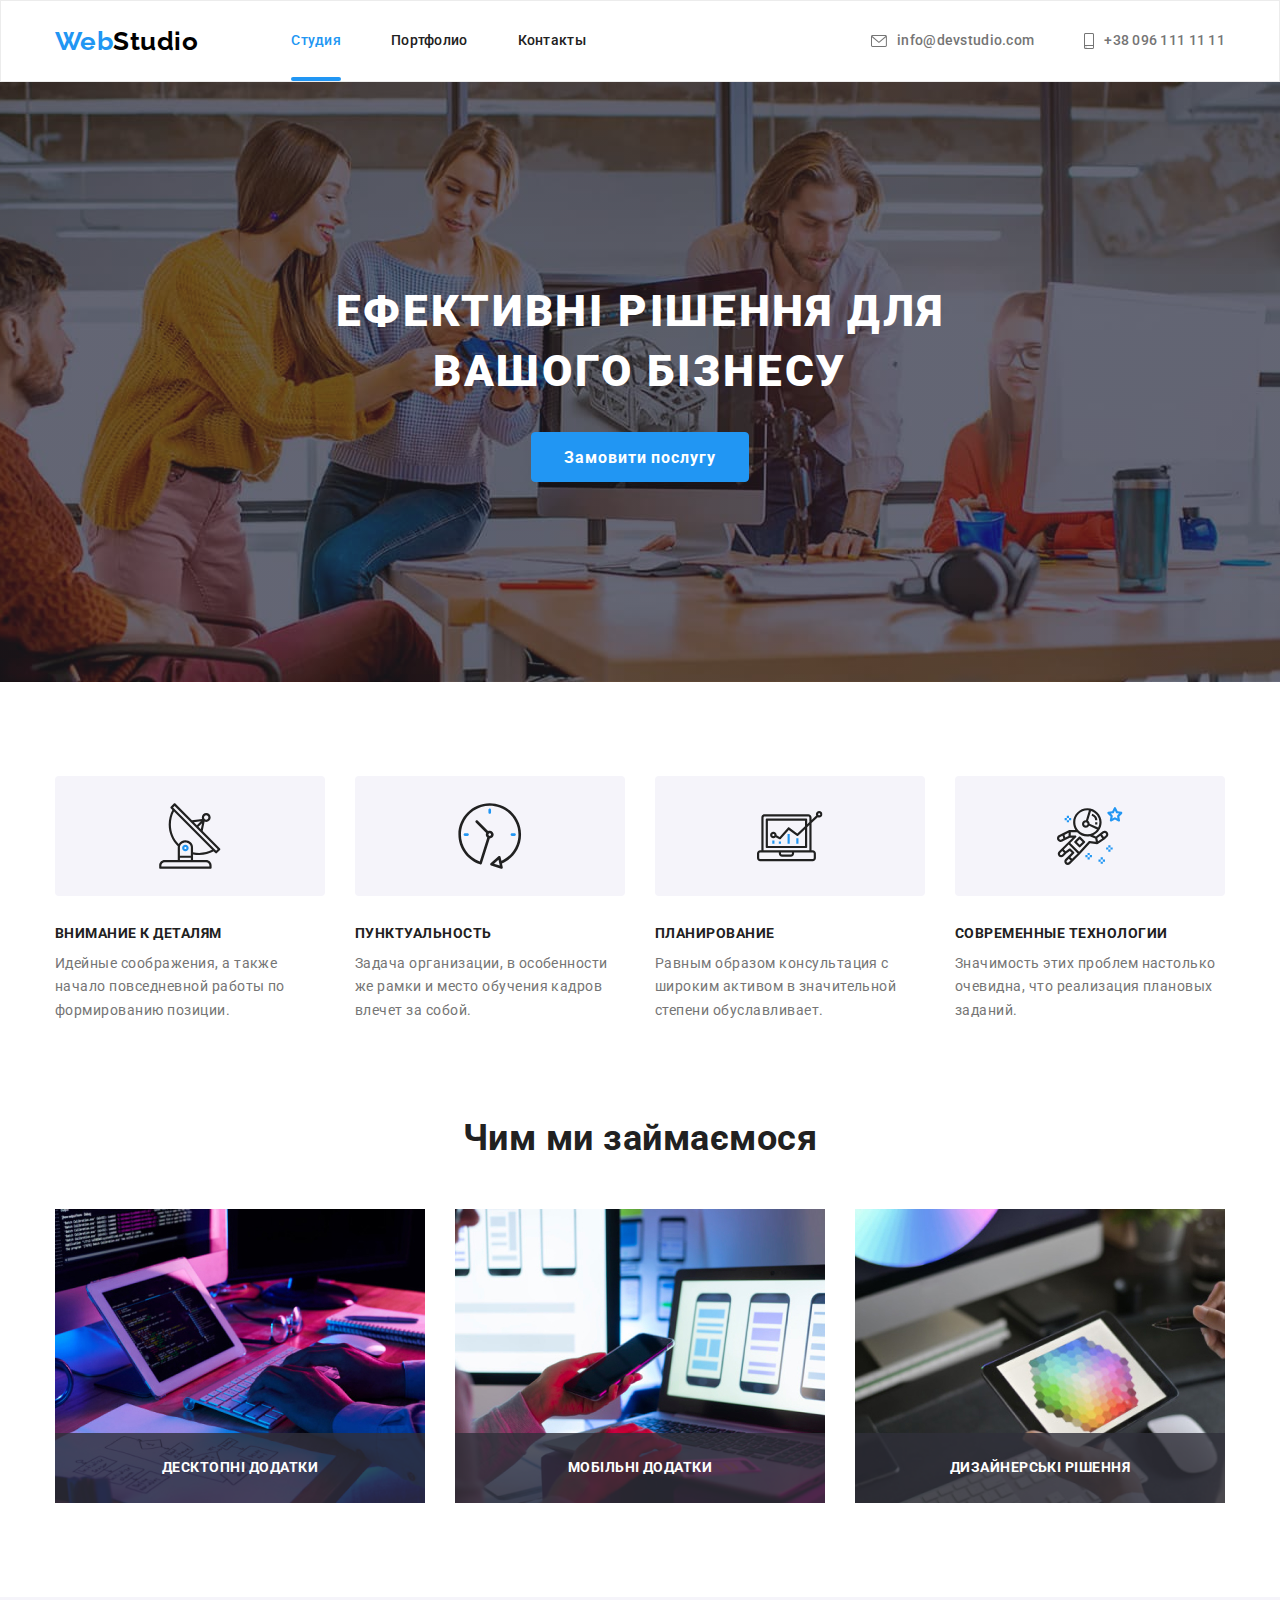
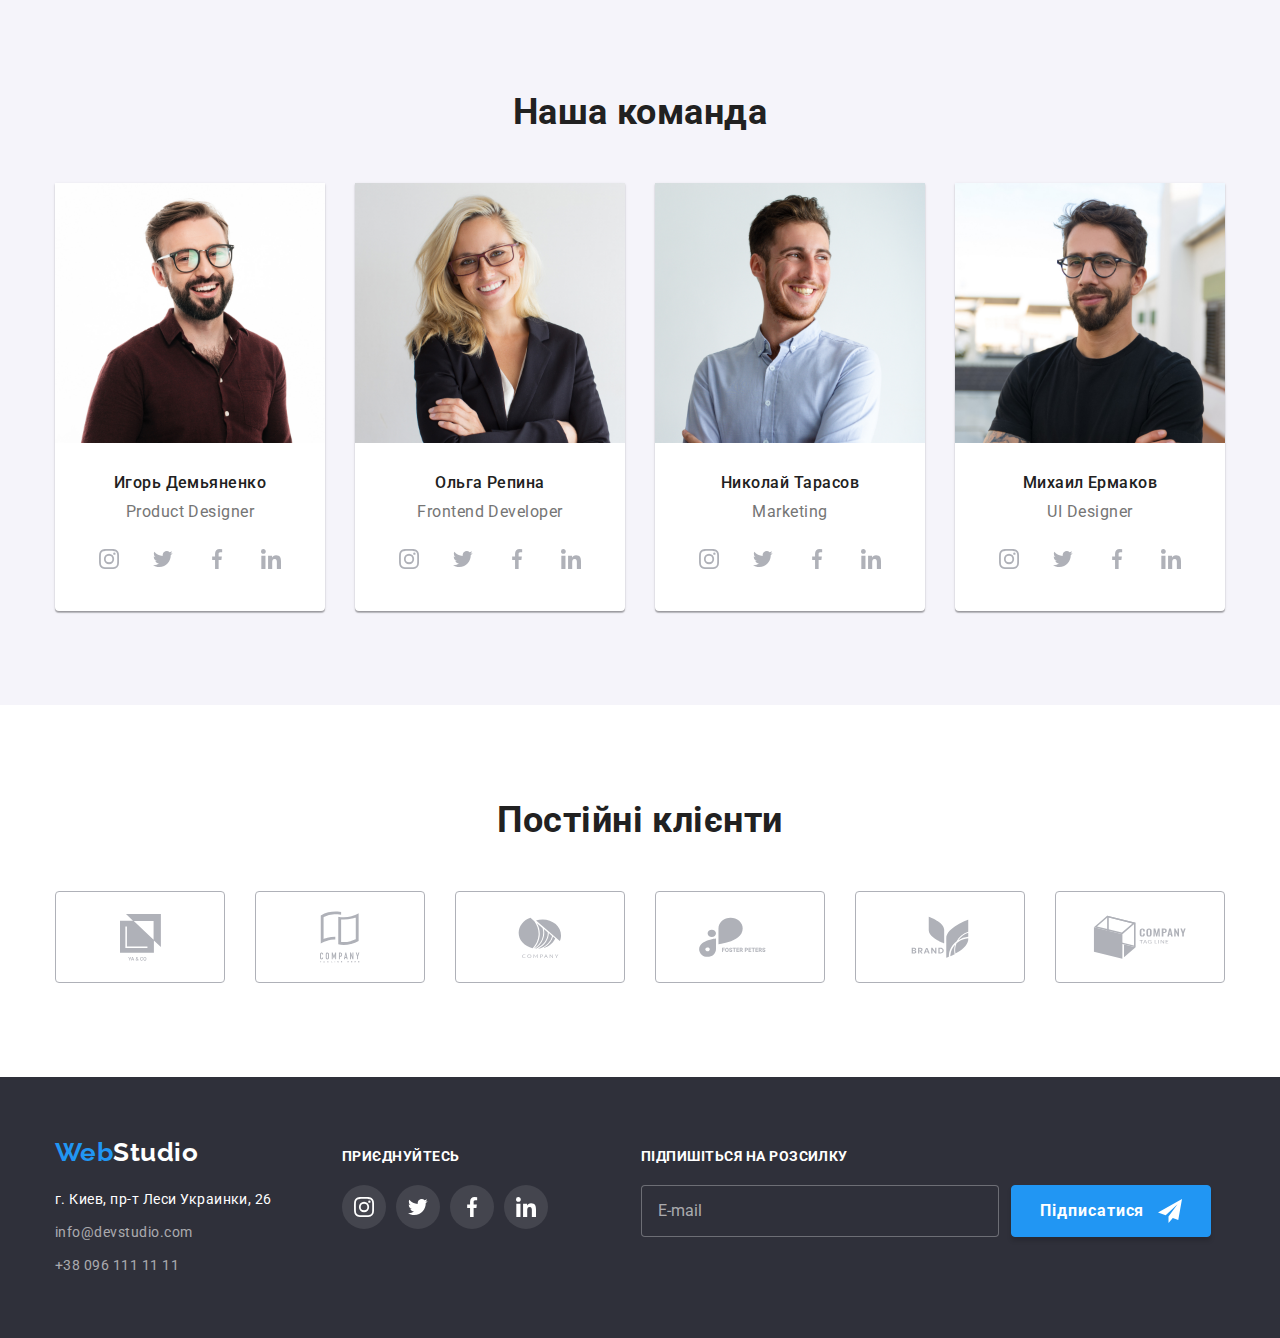
==== commit f82d8c57: "added customized checkbox" ====
--- a/index.html
+++ b/index.html
@@ -70,7 +70,7 @@
                                 <label class="form-label" for="name">Ім'я</label>
                                 <div class="form-picture">
                                     <input type="text" class="form-input" name="name" id="name">
-                                    <svg  class="form-icon" width="12" height="12">
+                                    <svg  class="form-icon" width="18" height="18">
                                         <use href="./images/symbol-defs.svg#icon-contact"></use>
                                     </svg>
                                 </div>
@@ -79,7 +79,7 @@
                                 <label class="form-label" for="tel">Телефон</label>
                                 <div class="form-picture">
                                     <input class="form-input" type="tel" name="tel" id="tel">
-                                    <svg class="form-icon" width="13" height="13">
+                                    <svg class="form-icon" width="18" height="18">
                                         <use href="./images/symbol-defs.svg#icon-telephone"></use>
                                     </svg>
                                 </div>
@@ -88,7 +88,7 @@
                                 <label class="form-label" for="mail">Пошта</label>
                                 <div class="form-picture">
                                     <input class="form-input" type="email" name="mail" id="mail">
-                                    <svg class="form-icon" width="15" height="12">
+                                    <svg class="form-icon" width="18" height="18">
                                         <use href="./images/symbol-defs.svg#icon-mail"></use>
                                     </svg>
                                 </div>
@@ -98,7 +98,7 @@
                                 <textarea name="comment" id="comment" placeholder="Введіть текст"></textarea>
                             </div>
                             <div class="form-agreement">
-                                <input type="checkbox" name="agreement" id="agreement">
+                                <input class="checkbox" type="checkbox" name="agreement" id="agreement">
                                 <label class="agreement-label" for="agreement">Погоджуюся з розсилкою та приймаю 
                                     <a class="agreement-link" href="">Умови договору</a></label>
                             </div>
@@ -376,7 +376,11 @@
                     <p class="sign-up-text">Підпишіться на розсилку</p>
                     <div class="sign-up-section">
                     <input type="email" name="user-email" placeholder="E-mail">
-                    <button class="sign-up-btn" type="submit">Підписатися</button>
+                    <button class="sign-up-btn" type="submit">Підписатися 
+                        <svg width="24" height="24">
+                            <use href="./images/symbol-defs.svg#icon-icon-send"></use>
+                        </svg>
+                    </button>
                     </div>
                 </div>
             </div>
--- a/css/styles.css
+++ b/css/styles.css
@@ -25,7 +25,7 @@
     padding-right: 15px;
     margin-left: auto;
     margin-right: auto;
-    outline: 2px solid tomato;
+    /* outline: 2px solid tomato; */
 }
 /* header */
 .header {
@@ -330,15 +330,16 @@
 .form-agreement {
     margin-top: 20px;
     margin-bottom: 30px;
-    display: flex;
-    justify-content: center;
-    align-items: center;
 }
 .form-agreement input {
     cursor: pointer;
 }
 .agreement-label {
+    display: flex;
+    align-items: center;
     margin-left: 8px;
+
+    cursor: pointer;
 
     font-weight: 400;
     font-size: 14px;
@@ -352,6 +353,30 @@
     line-height: 1.7;
     
     color: var(--special-text-color);
+}
+/* cusomazing checkbox */
+.checkbox {
+    -webkit-appearance: none;
+    -moz-appearance: none;
+    appearance: none;
+}
+.agreement-label::before {
+    content: "";
+    display: inline-block;
+    width: 16px;
+    height: 15px;
+    border: 2px solid #2a2a2a;
+    border-radius: 3px;
+
+    margin-right: 7px;
+}
+.checkbox:checked + .agreement-label::before {
+    border-color: transparent;
+    background-color: var(--special-text-color);
+    background-image: url(../images/check.svg);
+    background-size: contain;
+    background-origin: border-box;
+    background-repeat: no-repeat;
 }
 .form-btn {
     width: 200px;
@@ -646,13 +671,17 @@
     color: rgba(255, 255, 255, 0.6);
 }
 .sign-up-btn {
+
+    display: flex;
+    justify-content: space-between;
+    align-items: center;
+    
     min-width: 200px;
     border: 1px solid;
     border-color: var(--special-text-color);
     border-radius: 4px;
     padding: 10px 28px;
-    text-align: left;
-        
+            
     box-shadow: 0px 4px 4px rgba(0, 0, 0, 0.15);
 
     color: #ffffff;
